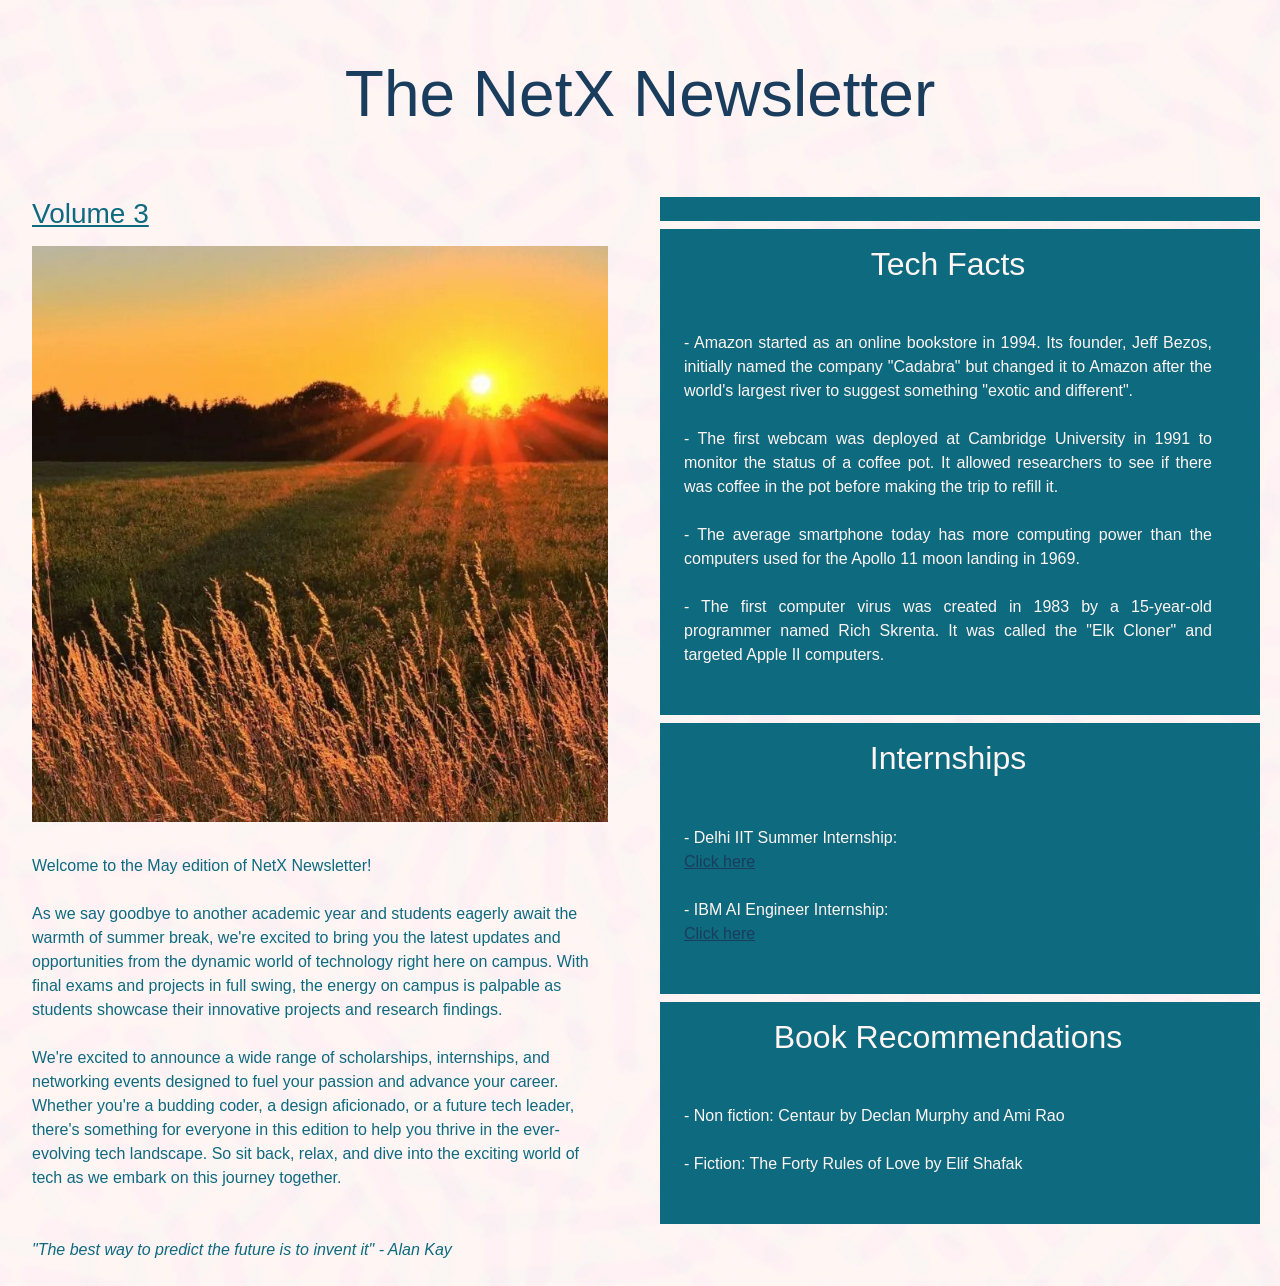
==== index.html @ de5f53b8 "Add files via upload" ====
<!DOCTYPE html>
<html lang="en">
<head>
    <meta charset="UTF-8">
    <meta name="viewport" content="width=device-width, initial-scale=1.0">
    <title>Newsletter May</title>
    <link rel="stylesheet" href="style.css">
    <link rel="stylesheet" href="css/bootstrap.css">
    <link rel="stylesheet" type="text/css" href="Impact-Font/impact.ttf" />
    <style>
        
        @font-face {
            font-family: Impact, sans-serif;
            src: url("Impact-Font/impact.ttf");
        }
        h1{
            font-family: Impact, sans-serif;
            color: #1a3d5d;
            text-align: center;
        }
        h2{
            text-align: center;
            font-family: Impact, sans-serif;
            color: #fff5f3;
        }
        h3{
            font-family: Impact, sans-serif;
            color: #0e6a7f;
            text-decoration: solid underline;
        }
        p{
            font-family: Impact, sans-serif;
            color: #0e6a7f;
            text-align:left;
        }
        p2{
            font-family: Impact, sans-serif;
            color: #fff5f3;
            text-align:justify;
        }

        body{
            background: url("assets/3.jpg") no-repeat;
        }
        .sidebox{
            background-color: #0e6a7f;
        }
        a{
            color: #1a3d5d;
        }
    </style>
</head>
<body>
    <br><br>
    <div class="container-fluid">
        <h1 class="display-3 xs-m-0 xl-m-5 lg-m-4 md-m-3 sm-m-2 m-2">The NetX Newsletter</h1>
    </div><br><br>
    <div class="container-fluid">
        <div class="row">
            <div class="col-md-6">
            <div class="row xs-m-0 xl-m-5 lg-m-4 md-m-3 sm-m-2 m-2">
                <h3>Volume 3</h3>
            </div>
            <div class="row xs-m-0 xl-m-5 lg-m-4 md-m-3 sm-m-2 m-2">
            <img class="class=img-fluid col-12" src="assets/31 Hygge Quotes to Change Your Life _ Montana Happy.jfif">    
            </div>
            <div class="row xs-m-0 xl-m-5 lg-m-4 md-m-3 sm-m-2 m-2">
                <p>
                    <br>Welcome to the May edition of NetX Newsletter!
                    <br><br>As we say goodbye to another academic year and students eagerly await the warmth of summer break, we're excited to bring you the latest updates and opportunities from the dynamic world of technology right here on campus. With final exams and projects in full swing, the energy on campus is palpable as students showcase their innovative projects and research findings.
                    <br><br>We're excited to announce a wide range of scholarships, internships, and networking events designed to fuel your passion and advance your career. Whether you're a budding coder, a design aficionado, or a future tech leader, there's something for everyone in this edition to help you thrive in the ever-evolving tech landscape. So sit back, relax, and dive into the exciting world of tech as we embark on this journey together.
                    <br><br><br>
                    <i>"The best way to predict the future is to invent it" - Alan Kay</i>
                </p>
            </div>
            </div>
            <div class="col-md-6">
                <div class="row xs-m-0 xl-m-5 lg-m-4 md-m-3 sm-m-2 m-2 sidebox"><br></div>
                <div class="row xs-m-0 xl-m-5 lg-m-4 md-m-3 sm-m-2 m-2 sidebox">
                    <div class="row xs-p-1 xl-p-4 lg-p-3 md-p-3 sm-p-2 p-3">
                    <h2>Tech Facts</h2></div>
                    <div class="row xs-p-1 xl-p-4 lg-p-3 md-p-3 sm-p-2 p-4">
                    <p2>
                    - Amazon started as an online bookstore in 1994. Its founder, Jeff Bezos, initially named the company "Cadabra" but changed it to Amazon after the world's largest river to suggest something "exotic and different".
                    <br><br>- The first webcam was deployed at Cambridge University in 1991 to monitor the status of a coffee pot. It allowed researchers to see if there was coffee in the pot before making the trip to refill it.
                    <br><br>- The average smartphone today has more computing power than the computers used for the Apollo 11 moon landing in 1969.
                    <br><br>- The first computer virus was created in 1983 by a 15-year-old programmer named Rich Skrenta. It was called the "Elk Cloner" and targeted Apple II computers.
                    <br><br></p2></div>
                </div>
                <div class="row xs-m-0 xl-m-5 lg-m-4 md-m-3 sm-m-2 m-2 sidebox">
                    <div class="row xs-p-1 xl-p-4 lg-p-3 md-p-3 sm-p-2 p-3">
                        <h2>Internships</h2></div>
                        <div class="row xs-p-1 xl-p-4 lg-p-3 md-p-3 sm-p-2 p-4">
                            <p2>
                    - Delhi IIT Summer Internship: <br>
                    <a href="https://www.coursejoiner.com/internships/dusu-summer-internship/">Click here</a>
                    <br><br>- IBM AI Engineer Internship: <br>
                    <a href="https://www.coursejoiner.com/internship/ibm-ai-engineer-internship/">Click here</a>
                <br><br></p2></div>
                </div>
                <div class="row xs-m-0 xl-m-5 lg-m-4 md-m-3 sm-m-2 m-2 sidebox">
                    <div class="row xs-p-1 xl-p-4 lg-p-3 md-p-3 sm-p-2 p-3">
                        <h2>Book Recommendations</h2></div>
                    <div class="row xs-p-1 xl-p-4 lg-p-3 md-p-3 sm-p-2 p-4">
                        <p2>
                    - Non fiction: Centaur by Declan Murphy and Ami Rao
                    <br><br>- Fiction: The Forty Rules of Love by Elif Shafak
                <br><br></p2></div>
                </div>
            </div>
        </div>
    </div>
</body>
</html>
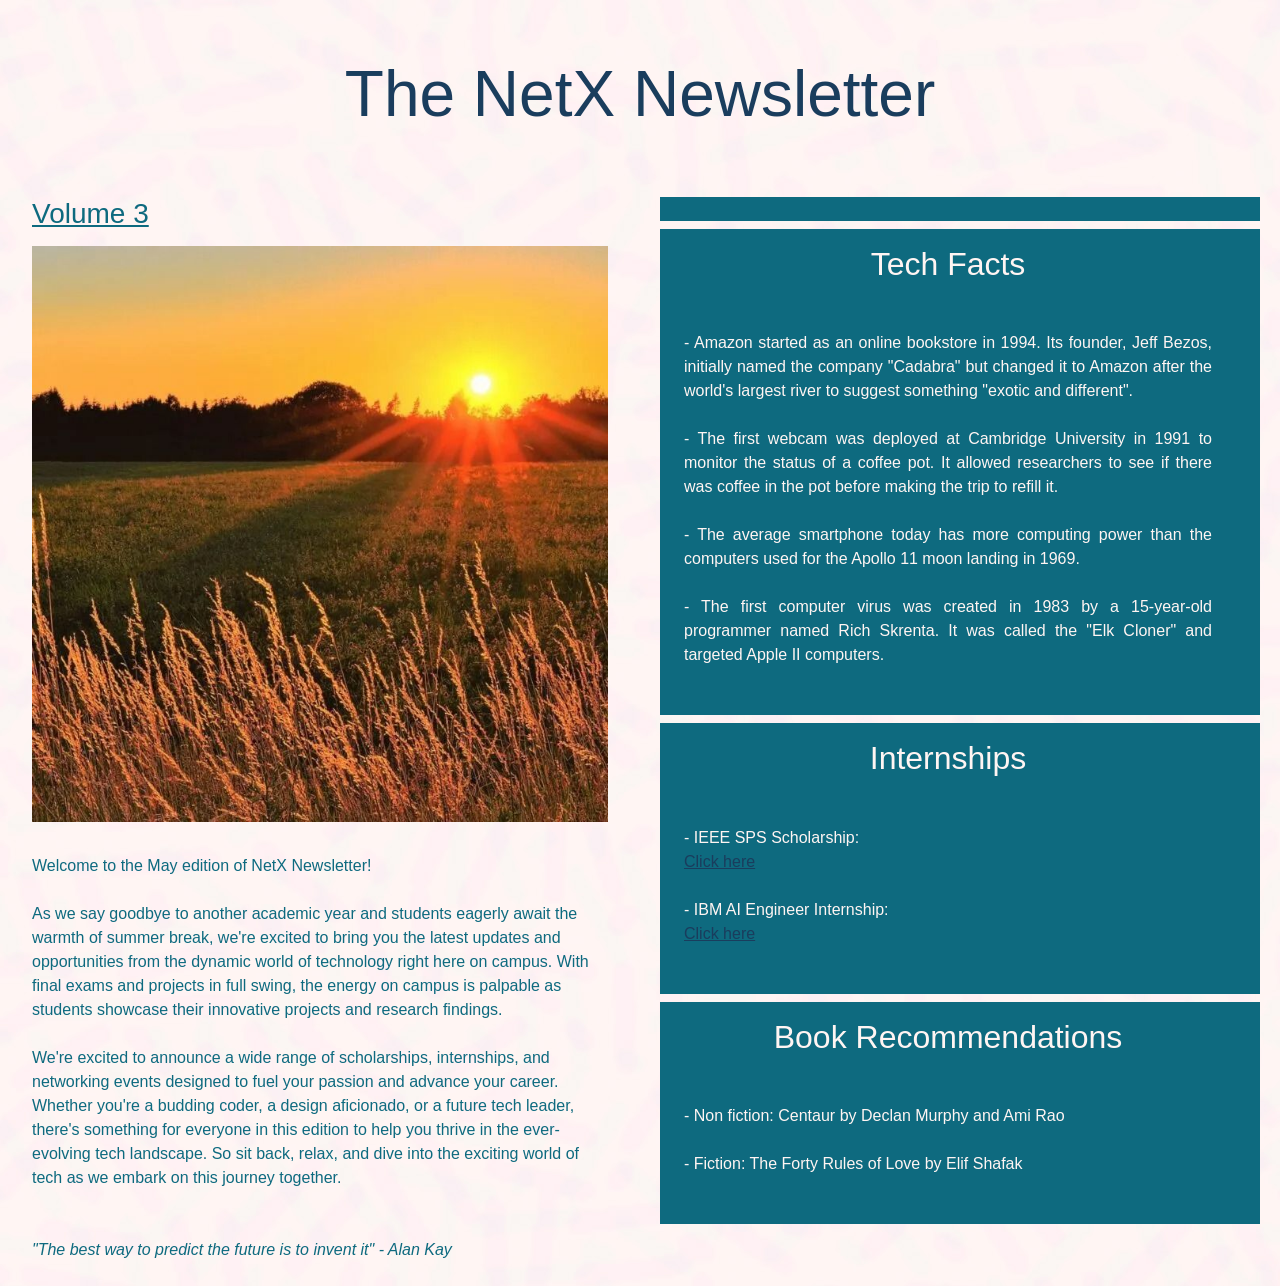
==== commit 86e021e0: "Update newsletter title and internship links" ====
--- a/index.html
+++ b/index.html
@@ -3,7 +3,7 @@
 <head>
     <meta charset="UTF-8">
     <meta name="viewport" content="width=device-width, initial-scale=1.0">
-    <title>Newsletter May</title>
+    <title>Newsletter June</title>
     <link rel="stylesheet" href="style.css">
     <link rel="stylesheet" href="css/bootstrap.css">
     <link rel="stylesheet" type="text/css" href="Impact-Font/impact.ttf" />
@@ -92,10 +92,10 @@
                         <h2>Internships</h2></div>
                         <div class="row xs-p-1 xl-p-4 lg-p-3 md-p-3 sm-p-2 p-4">
                             <p2>
-                    - Delhi IIT Summer Internship: <br>
-                    <a href="https://www.coursejoiner.com/internships/dusu-summer-internship/">Click here</a>
+                    - IEEE SPS Scholarship: <br>
+                    <a href="https://scholarships.theietevents.com/?gad_source=1&gclid=CjwKCAjw34qzBhBmEiwAOUQcF2AAWNCd4mSZVaHF82J99W3iN1VEdYFyfhdra4_y9YfeRgr4FPcvrhoCjiIQAvD_BwE#!">Click here</a>
                     <br><br>- IBM AI Engineer Internship: <br>
-                    <a href="https://www.coursejoiner.com/internship/ibm-ai-engineer-internship/">Click here</a>
+                    <a href="https://signalprocessingsociety.org/community-involvement/sps-scholarship-program#:~:text=The%20IEEE%20Signal%20Processing%20Society,and%20real%2Dworld%20career%20experiences">Click here</a>
                 <br><br></p2></div>
                 </div>
                 <div class="row xs-m-0 xl-m-5 lg-m-4 md-m-3 sm-m-2 m-2 sidebox">
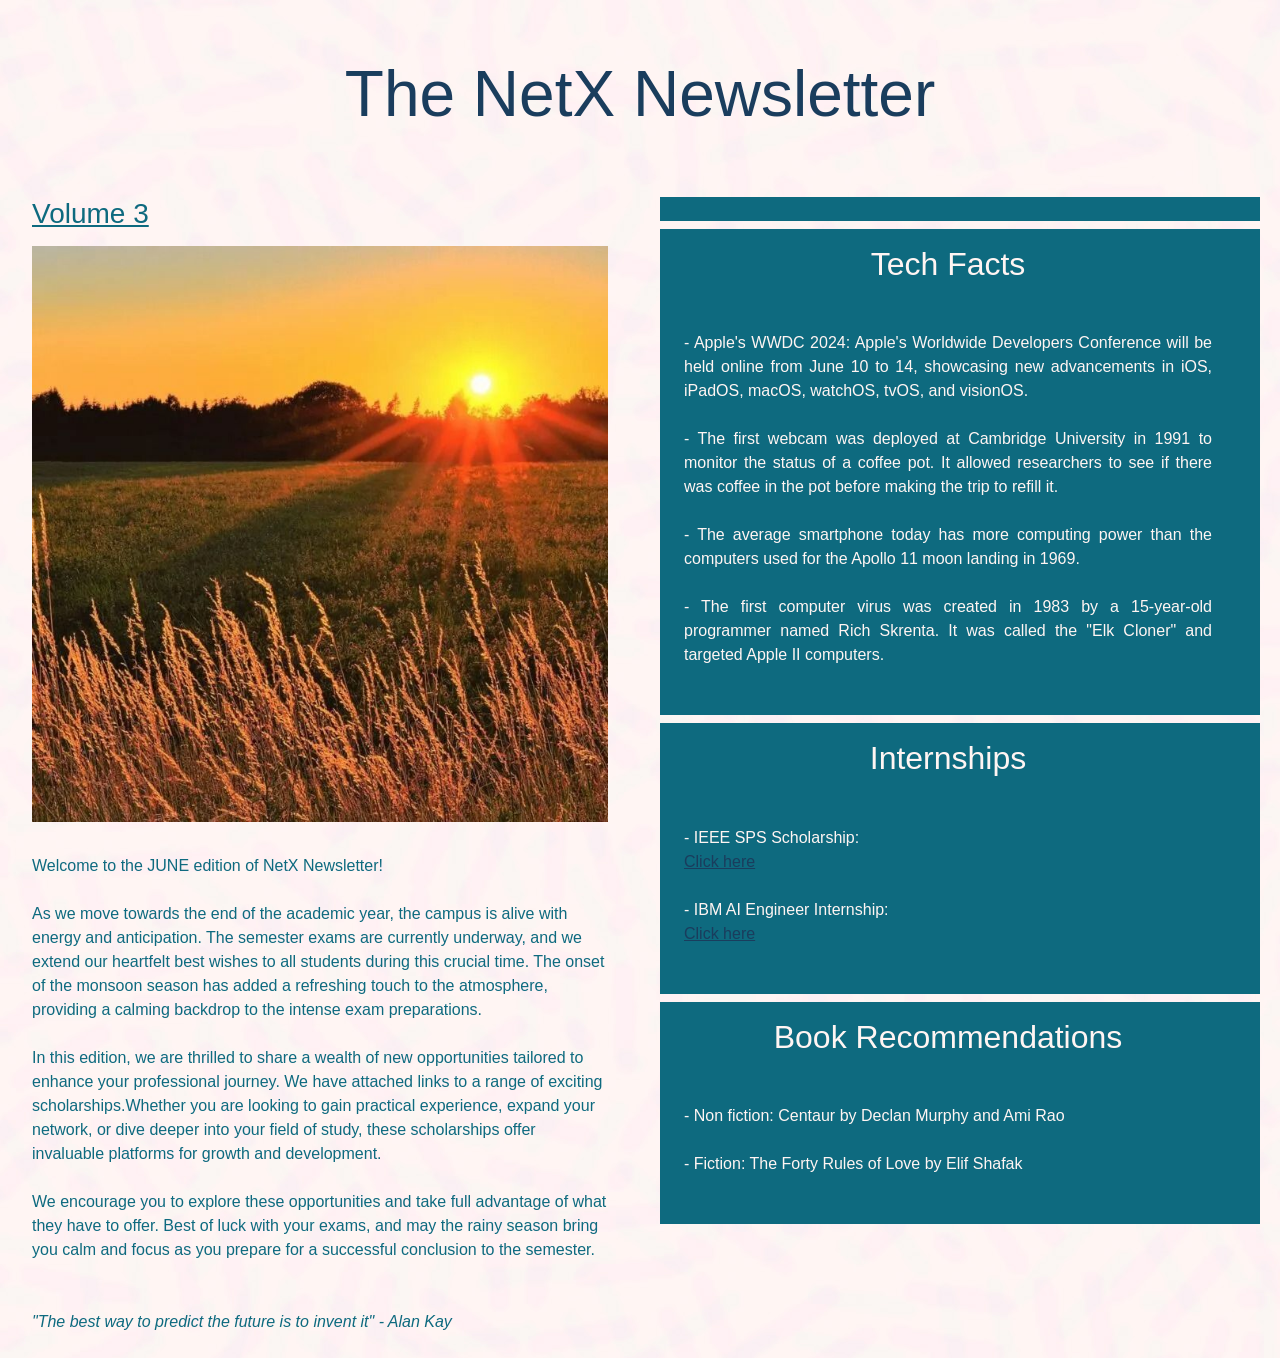
==== commit 9d8c95c5: "Update newsletter content for June edition" ====
--- a/index.html
+++ b/index.html
@@ -66,9 +66,13 @@
             </div>
             <div class="row xs-m-0 xl-m-5 lg-m-4 md-m-3 sm-m-2 m-2">
                 <p>
-                    <br>Welcome to the May edition of NetX Newsletter!
-                    <br><br>As we say goodbye to another academic year and students eagerly await the warmth of summer break, we're excited to bring you the latest updates and opportunities from the dynamic world of technology right here on campus. With final exams and projects in full swing, the energy on campus is palpable as students showcase their innovative projects and research findings.
-                    <br><br>We're excited to announce a wide range of scholarships, internships, and networking events designed to fuel your passion and advance your career. Whether you're a budding coder, a design aficionado, or a future tech leader, there's something for everyone in this edition to help you thrive in the ever-evolving tech landscape. So sit back, relax, and dive into the exciting world of tech as we embark on this journey together.
+                    <br>Welcome to the JUNE edition of NetX Newsletter!
+                    <br><br>As we move towards the end of the academic year, the campus is alive with energy and anticipation. The semester exams are currently underway, and we extend our heartfelt best wishes to all students during this crucial time. The onset of the monsoon season has added a refreshing touch to the atmosphere, providing a calming backdrop to the intense exam preparations.
+
+                    <br><br>In this edition, we are thrilled to share a wealth of new opportunities tailored to enhance your professional journey. We have attached links to a range of exciting scholarships.Whether you are looking to gain practical experience, expand your network, or dive deeper into your field of study, these scholarships  offer invaluable platforms for growth and development.
+
+                    <br><br>We encourage you to explore these opportunities and take full advantage of what they have to offer. Best of luck with your exams, and may the rainy season bring you calm and focus as you prepare for a successful conclusion to the semester.
+                    
                     <br><br><br>
                     <i>"The best way to predict the future is to invent it" - Alan Kay</i>
                 </p>
@@ -81,7 +85,8 @@
                     <h2>Tech Facts</h2></div>
                     <div class="row xs-p-1 xl-p-4 lg-p-3 md-p-3 sm-p-2 p-4">
                     <p2>
-                    - Amazon started as an online bookstore in 1994. Its founder, Jeff Bezos, initially named the company "Cadabra" but changed it to Amazon after the world's largest river to suggest something "exotic and different".
+                    - Apple's WWDC 2024: Apple's Worldwide Developers Conference will be held online from June 10 to 14, showcasing new advancements in iOS, iPadOS, macOS, watchOS, tvOS, and visionOS​.
+
                     <br><br>- The first webcam was deployed at Cambridge University in 1991 to monitor the status of a coffee pot. It allowed researchers to see if there was coffee in the pot before making the trip to refill it.
                     <br><br>- The average smartphone today has more computing power than the computers used for the Apollo 11 moon landing in 1969.
                     <br><br>- The first computer virus was created in 1983 by a 15-year-old programmer named Rich Skrenta. It was called the "Elk Cloner" and targeted Apple II computers.
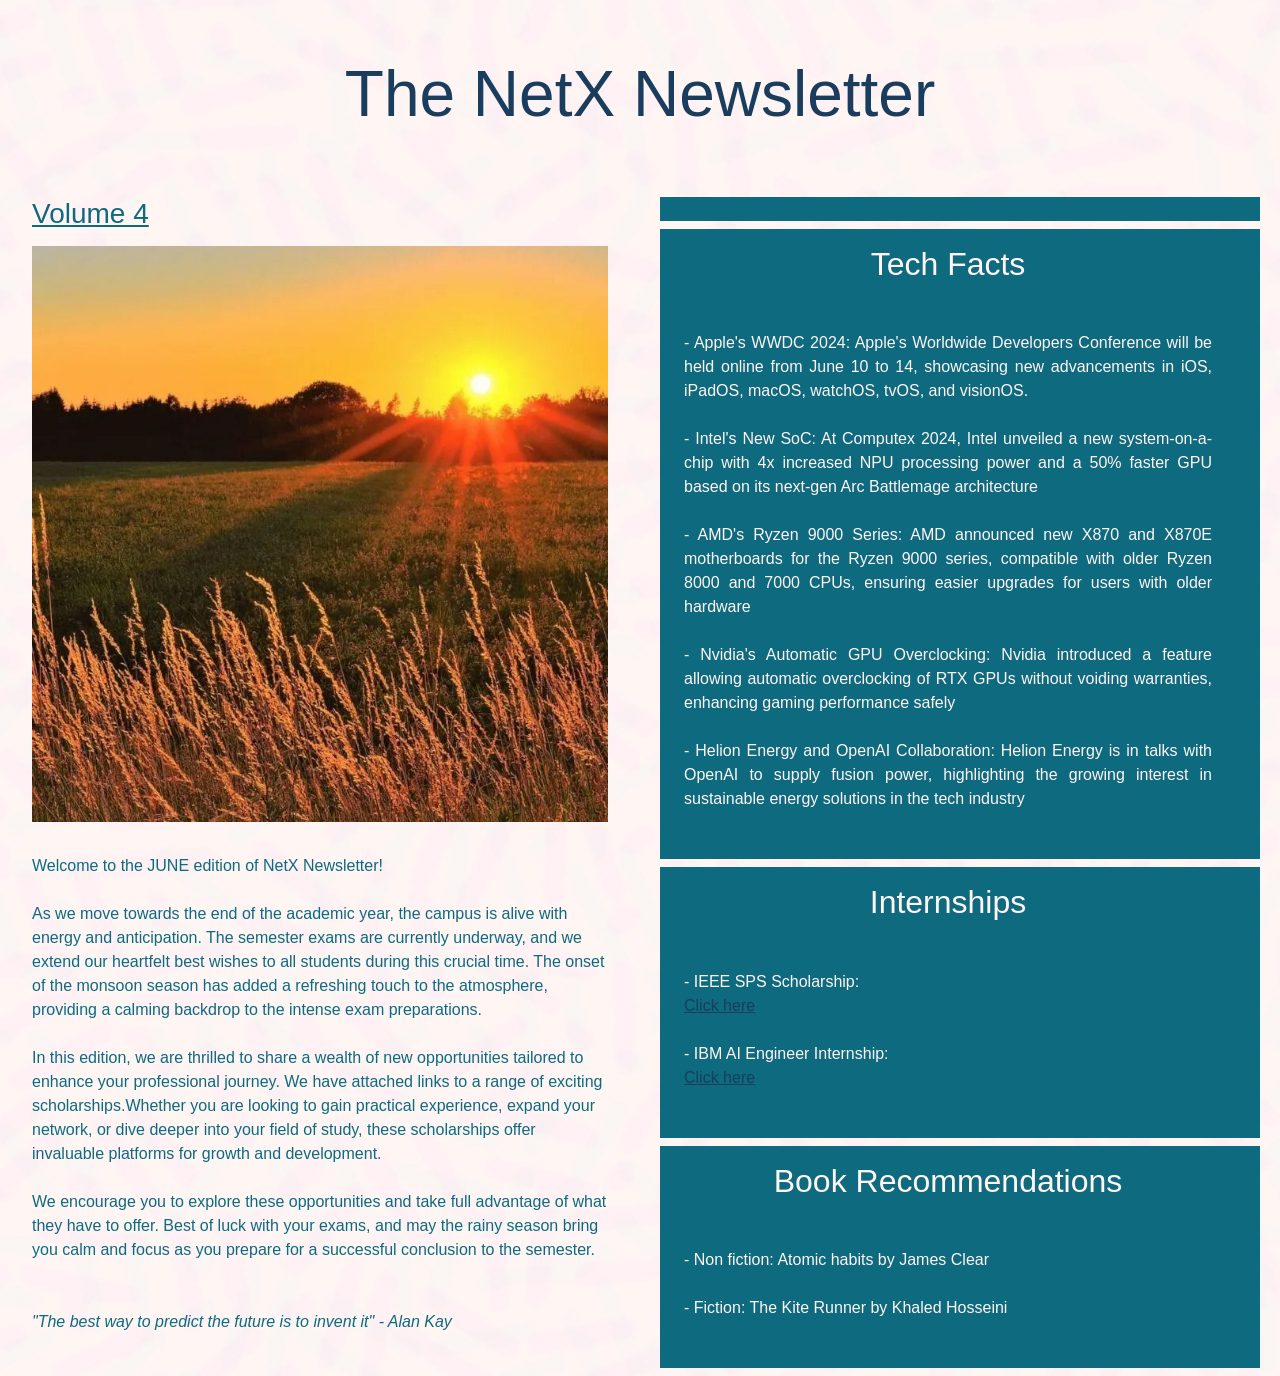
==== commit 13373871: "Update volume number and add tech news highlights" ====
--- a/index.html
+++ b/index.html
@@ -59,7 +59,7 @@
         <div class="row">
             <div class="col-md-6">
             <div class="row xs-m-0 xl-m-5 lg-m-4 md-m-3 sm-m-2 m-2">
-                <h3>Volume 3</h3>
+                <h3>Volume 4</h3>
             </div>
             <div class="row xs-m-0 xl-m-5 lg-m-4 md-m-3 sm-m-2 m-2">
             <img class="class=img-fluid col-12" src="assets/31 Hygge Quotes to Change Your Life _ Montana Happy.jfif">    
@@ -87,9 +87,13 @@
                     <p2>
                     - Apple's WWDC 2024: Apple's Worldwide Developers Conference will be held online from June 10 to 14, showcasing new advancements in iOS, iPadOS, macOS, watchOS, tvOS, and visionOS​.
 
-                    <br><br>- The first webcam was deployed at Cambridge University in 1991 to monitor the status of a coffee pot. It allowed researchers to see if there was coffee in the pot before making the trip to refill it.
-                    <br><br>- The average smartphone today has more computing power than the computers used for the Apollo 11 moon landing in 1969.
-                    <br><br>- The first computer virus was created in 1983 by a 15-year-old programmer named Rich Skrenta. It was called the "Elk Cloner" and targeted Apple II computers.
+                    <br><br>- Intel's New SoC: At Computex 2024, Intel unveiled a new system-on-a-chip with 4x increased NPU processing power and a 50% faster GPU based on its next-gen Arc Battlemage architecture​ 
+
+                    <br><br>- AMD's Ryzen 9000 Series: AMD announced new X870 and X870E motherboards for the Ryzen 9000 series, compatible with older Ryzen 8000 and 7000 CPUs, ensuring easier upgrades for users with older hardware
+
+                    <br><br>- Nvidia's Automatic GPU Overclocking: Nvidia introduced a feature allowing automatic overclocking of RTX GPUs without voiding warranties, enhancing gaming performance safely​
+
+                    <br><br>- Helion Energy and OpenAI Collaboration: Helion Energy is in talks with OpenAI to supply fusion power, highlighting the growing interest in sustainable energy solutions in the tech industry
                     <br><br></p2></div>
                 </div>
                 <div class="row xs-m-0 xl-m-5 lg-m-4 md-m-3 sm-m-2 m-2 sidebox">
@@ -108,8 +112,9 @@
                         <h2>Book Recommendations</h2></div>
                     <div class="row xs-p-1 xl-p-4 lg-p-3 md-p-3 sm-p-2 p-4">
                         <p2>
-                    - Non fiction: Centaur by Declan Murphy and Ami Rao
-                    <br><br>- Fiction: The Forty Rules of Love by Elif Shafak
+                    - Non fiction: Atomic habits by James Clear
+                    <br><br>- Fiction: The Kite Runner by Khaled Hosseini
+                    
                 <br><br></p2></div>
                 </div>
             </div>
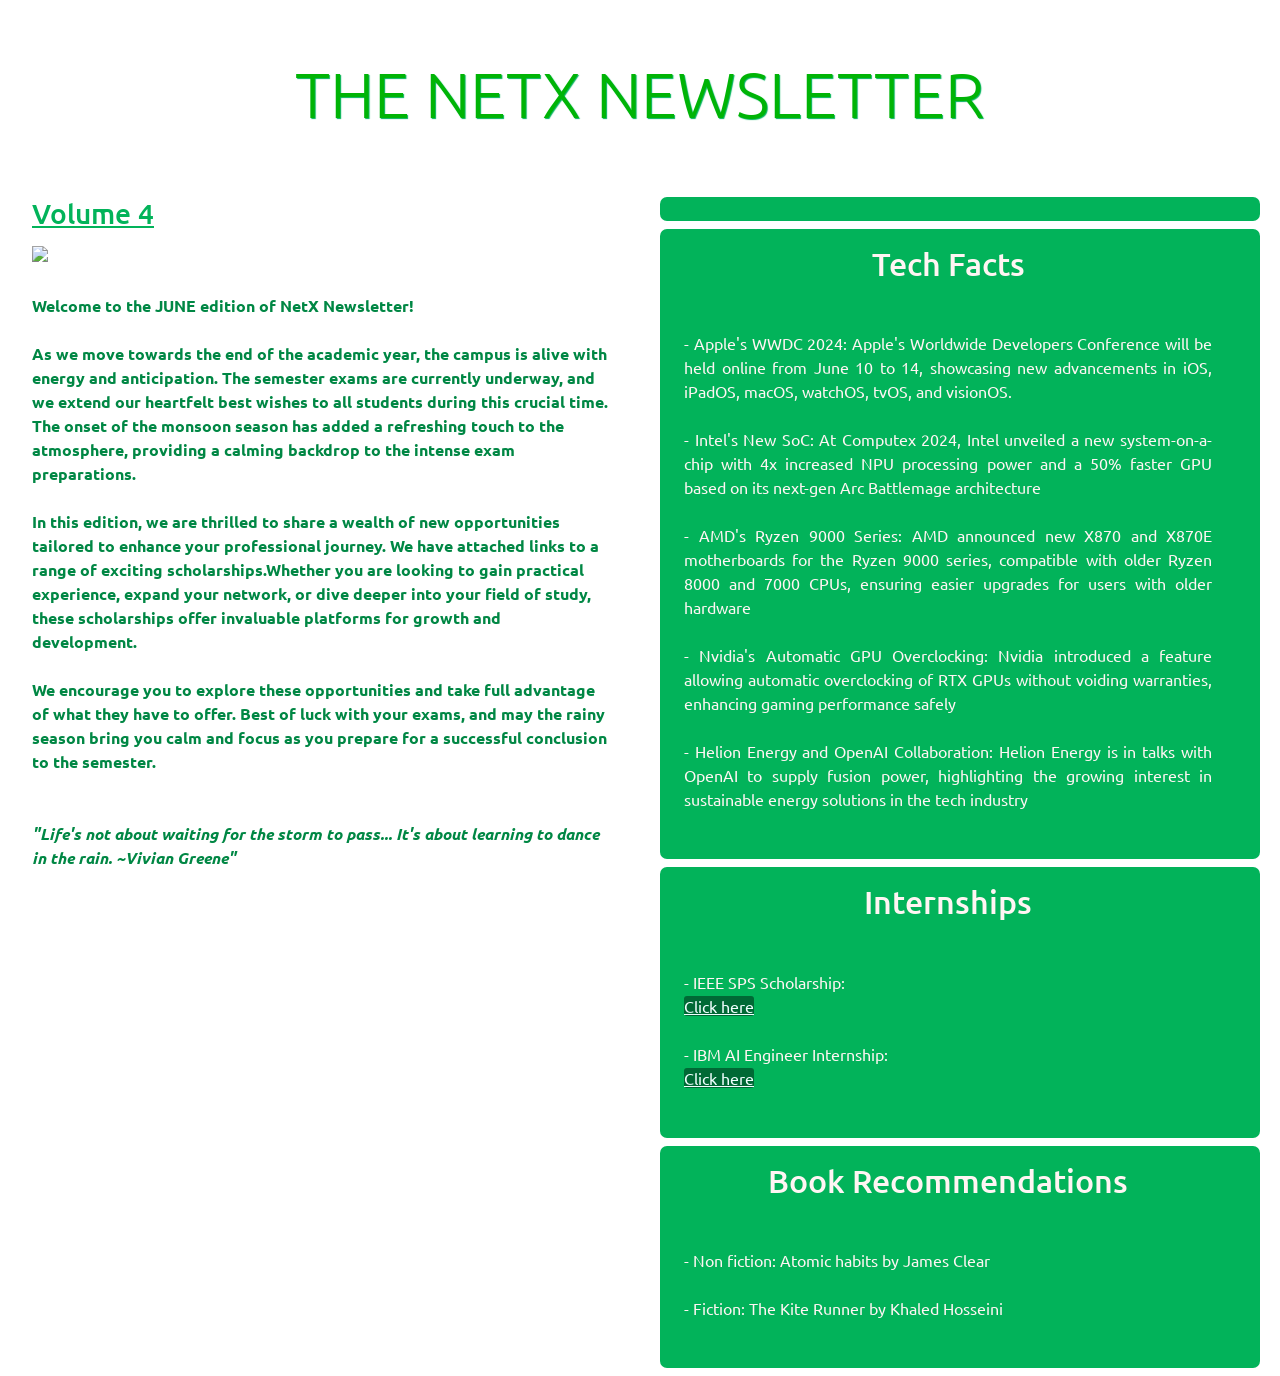
==== commit 2c25b397: "Update newsletter title and internship links" ====
--- a/index.html
+++ b/index.html
@@ -6,54 +6,100 @@
     <title>Newsletter June</title>
     <link rel="stylesheet" href="style.css">
     <link rel="stylesheet" href="css/bootstrap.css">
-    <link rel="stylesheet" type="text/css" href="Impact-Font/impact.ttf" />
+    <link rel="preconnect" href="https://fonts.googleapis.com">
+    <link rel="preconnect" href="https://fonts.gstatic.com" crossorigin>
+    <link href="https://fonts.googleapis.com/css2?family=Chakra+Petch:ital,wght@0,300;0,400;0,500;0,600;0,700;1,300;1,400;1,500;1,600;1,700&family=Ubuntu:ital,wght@0,300;0,400;0,500;0,700;1,300;1,400;1,500;1,700&display=swap" rel="stylesheet">
     <style>
         
-        @font-face {
-            font-family: Impact, sans-serif;
-            src: url("Impact-Font/impact.ttf");
+        
+        h1{
+            font-family: "Ubuntu", sans-serif;
+            font-weight: bold;
+            color: #00b406;
+            text-shadow: 1px 1px 1px #02b35a;
+            text-align: center;
+            transition: 1s ease-in-out;
         }
-        h1{
-            font-family: Impact, sans-serif;
-            color: #1a3d5d;
-            text-align: center;
+        
+        h1:hover{
+            animation: cursorAnimation 3s infinite alternate;
+        }
+        @keyframes cursorAnimation {
+            0% {
+                transform: color;
+            }
+            50% {
+                transform: translateX(5px) translateY(0px);
+            }
+            100% {
+                transform: color;
+            }
+        }
+        
+        img{
+            border-radius: 10px;
         }
         h2{
             text-align: center;
-            font-family: Impact, sans-serif;
+            font-family: "Ubuntu", sans-serif;
             color: #fff5f3;
         }
         h3{
-            font-family: Impact, sans-serif;
-            color: #0e6a7f;
+            font-family: "Ubuntu", sans-serif;
+            color: #02b35a;
             text-decoration: solid underline;
         }
         p{
-            font-family: Impact, sans-serif;
-            color: #0e6a7f;
+            font-family: "Ubuntu", sans-serif;
+            color: #008744;
             text-align:left;
+            font-weight: bold;
         }
         p2{
-            font-family: Impact, sans-serif;
+            font-family: "Ubuntu", sans-serif;
             color: #fff5f3;
             text-align:justify;
         }
 
         body{
-            background: url("assets/3.jpg") no-repeat;
+            background: url("assets\\images.jpg") ;
+            background-repeat: repeat;
         }
         .sidebox{
-            background-color: #0e6a7f;
+            background-color: #02b35a;
+            border-radius: 7px;
         }
         a{
             color: #1a3d5d;
+        }
+        .click{
+            border-color: aqua;
+            border-radius: 3px;
+            background-color: #006935;
+            color: azure;
+            transition: 0.3s ease;
+            width: 200px; 
+        }
+        .click:hover{
+            border-color: aqua;
+            border-radius: 1px;
+            background-color: azure;
+            color: #02b35a;
+            cursor: pointer; 
+        }
+        .click:active{
+            border-color: rgb(255, 255, 255);
+            border-radius: 1px;
+            background-color: darkblue;
+            color: #ffffff;
+            cursor: pointer; 
         }
     </style>
 </head>
 <body>
     <br><br>
     <div class="container-fluid">
-        <h1 class="display-3 xs-m-0 xl-m-5 lg-m-4 md-m-3 sm-m-2 m-2">The NetX Newsletter</h1>
+        <h1 class="display-3 xs-m-0 xl-m-5 lg-m-4 md-m-3 sm-m-2 m-2">THE NETX NEWSLETTER    </h1>
     </div><br><br>
     <div class="container-fluid">
         <div class="row">
@@ -62,7 +108,7 @@
                 <h3>Volume 4</h3>
             </div>
             <div class="row xs-m-0 xl-m-5 lg-m-4 md-m-3 sm-m-2 m-2">
-            <img class="class=img-fluid col-12" src="assets/31 Hygge Quotes to Change Your Life _ Montana Happy.jfif">    
+            <img class="class=img-fluid col-12" src="assets/rainy.jpeg">    
             </div>
             <div class="row xs-m-0 xl-m-5 lg-m-4 md-m-3 sm-m-2 m-2">
                 <p>
@@ -74,7 +120,12 @@
                     <br><br>We encourage you to explore these opportunities and take full advantage of what they have to offer. Best of luck with your exams, and may the rainy season bring you calm and focus as you prepare for a successful conclusion to the semester.
                     
                     <br><br><br>
-                    <i>"The best way to predict the future is to invent it" - Alan Kay</i>
+                    <i>"Life's not about
+                        waiting for the
+                        storm to pass...
+                        It's about learning
+                        to dance in the rain.
+                        ~Vivian Greene"</i>
                 </p>
             </div>
             </div>
@@ -102,9 +153,10 @@
                         <div class="row xs-p-1 xl-p-4 lg-p-3 md-p-3 sm-p-2 p-4">
                             <p2>
                     - IEEE SPS Scholarship: <br>
-                    <a href="https://scholarships.theietevents.com/?gad_source=1&gclid=CjwKCAjw34qzBhBmEiwAOUQcF2AAWNCd4mSZVaHF82J99W3iN1VEdYFyfhdra4_y9YfeRgr4FPcvrhoCjiIQAvD_BwE#!">Click here</a>
+                    <a target="_blank" href="https://scholarships.theietevents.com/?gad_source=1&gclid=CjwKCAjw34qzBhBmEiwAOUQcF2AAWNCd4mSZVaHF82J99W3iN1VEdYFyfhdra4_y9YfeRgr4FPcvrhoCjiIQAvD_BwE" class="click">Click here</a>
+
                     <br><br>- IBM AI Engineer Internship: <br>
-                    <a href="https://signalprocessingsociety.org/community-involvement/sps-scholarship-program#:~:text=The%20IEEE%20Signal%20Processing%20Society,and%20real%2Dworld%20career%20experiences">Click here</a>
+                    <a target="_blank" class="click" href="https://signalprocessingsociety.org/community-involvement/sps-scholarship-program#:~:text=The%20IEEE%20Signal%20Processing%20Society,and%20real%2Dworld%20career%20experiences">Click here</a>
                 <br><br></p2></div>
                 </div>
                 <div class="row xs-m-0 xl-m-5 lg-m-4 md-m-3 sm-m-2 m-2 sidebox">
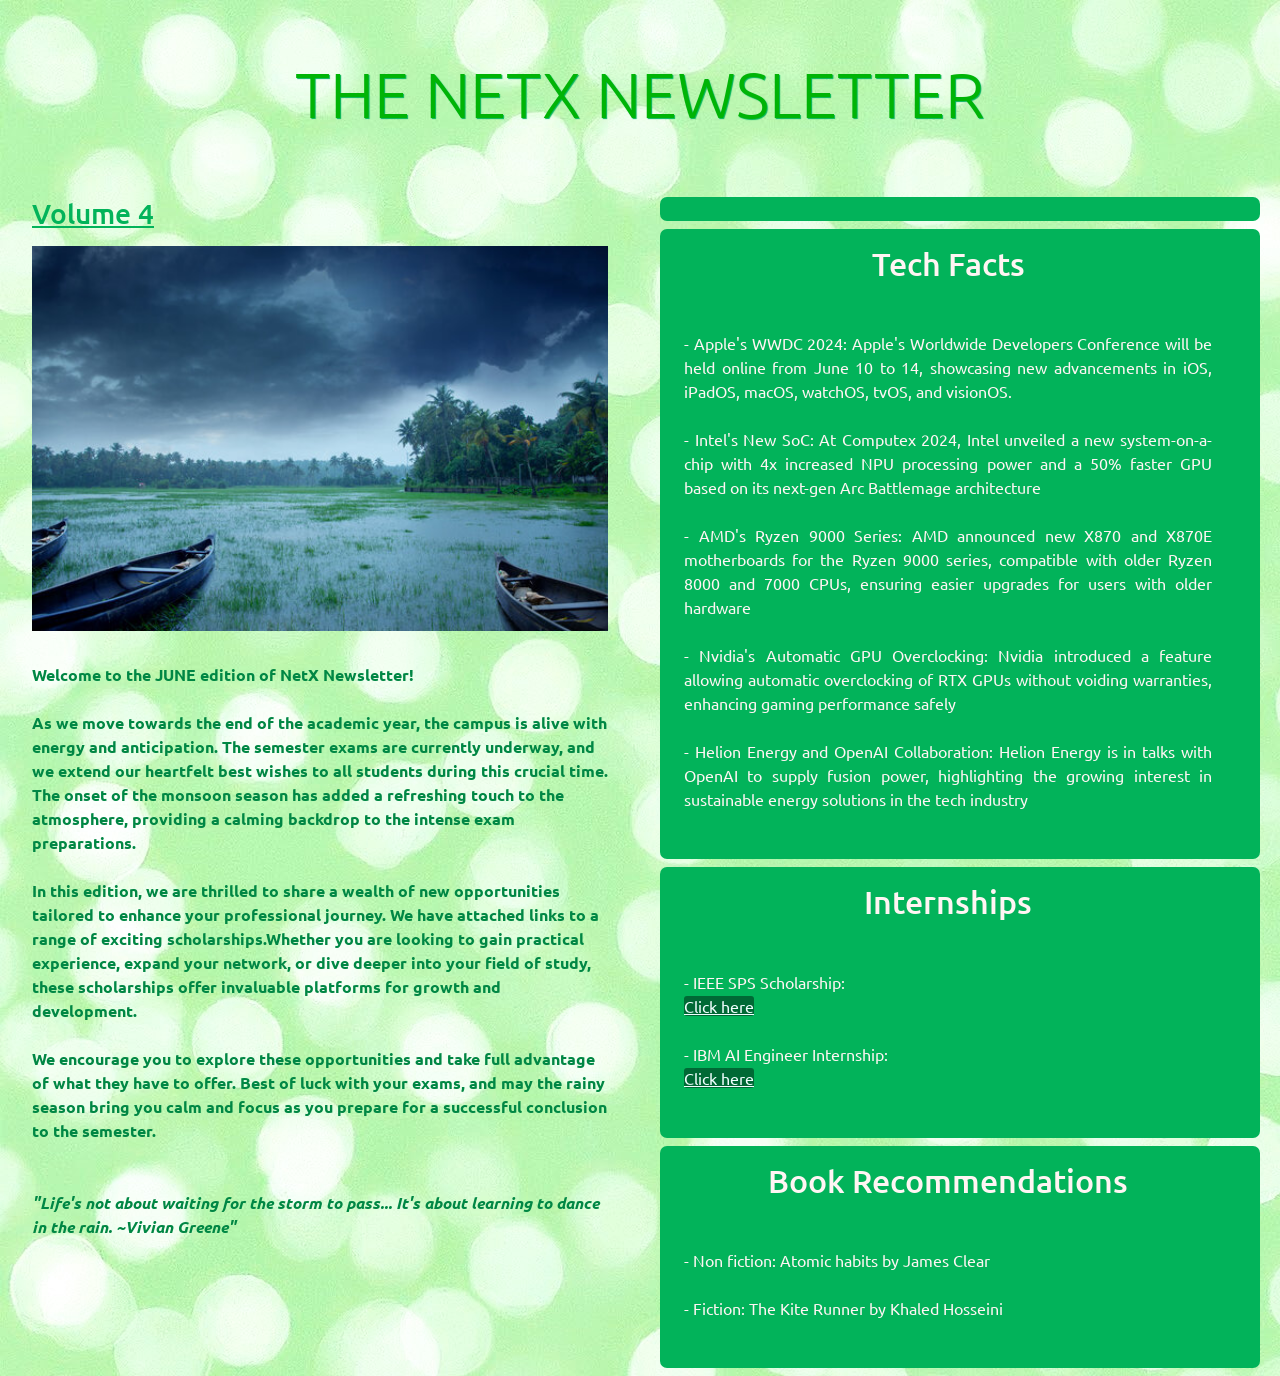
==== commit 07577f03: "chore: Add favicon to the website" ====
--- a/index.html
+++ b/index.html
@@ -4,6 +4,7 @@
     <meta charset="UTF-8">
     <meta name="viewport" content="width=device-width, initial-scale=1.0">
     <title>Newsletter June</title>
+    <link rel="icon" href="assets/netx.ico">
     <link rel="stylesheet" href="style.css">
     <link rel="stylesheet" href="css/bootstrap.css">
     <link rel="preconnect" href="https://fonts.googleapis.com">
